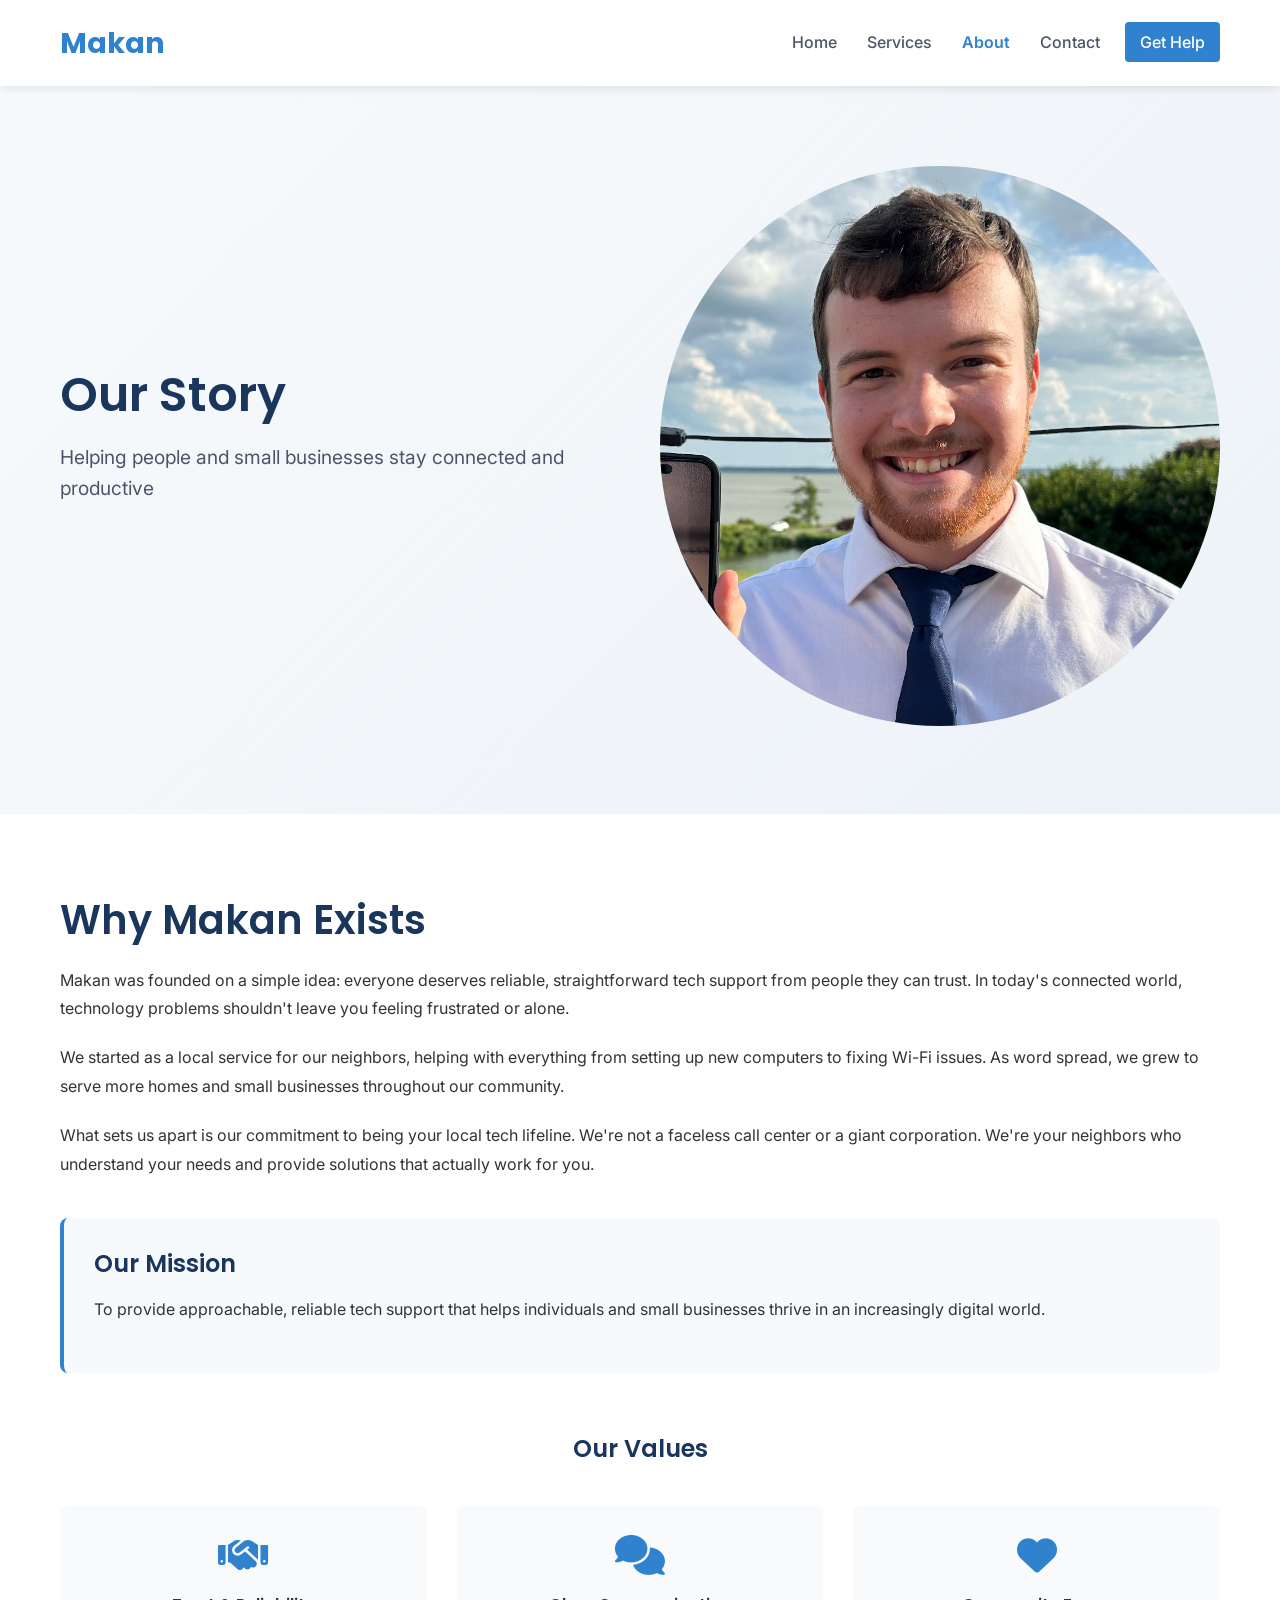
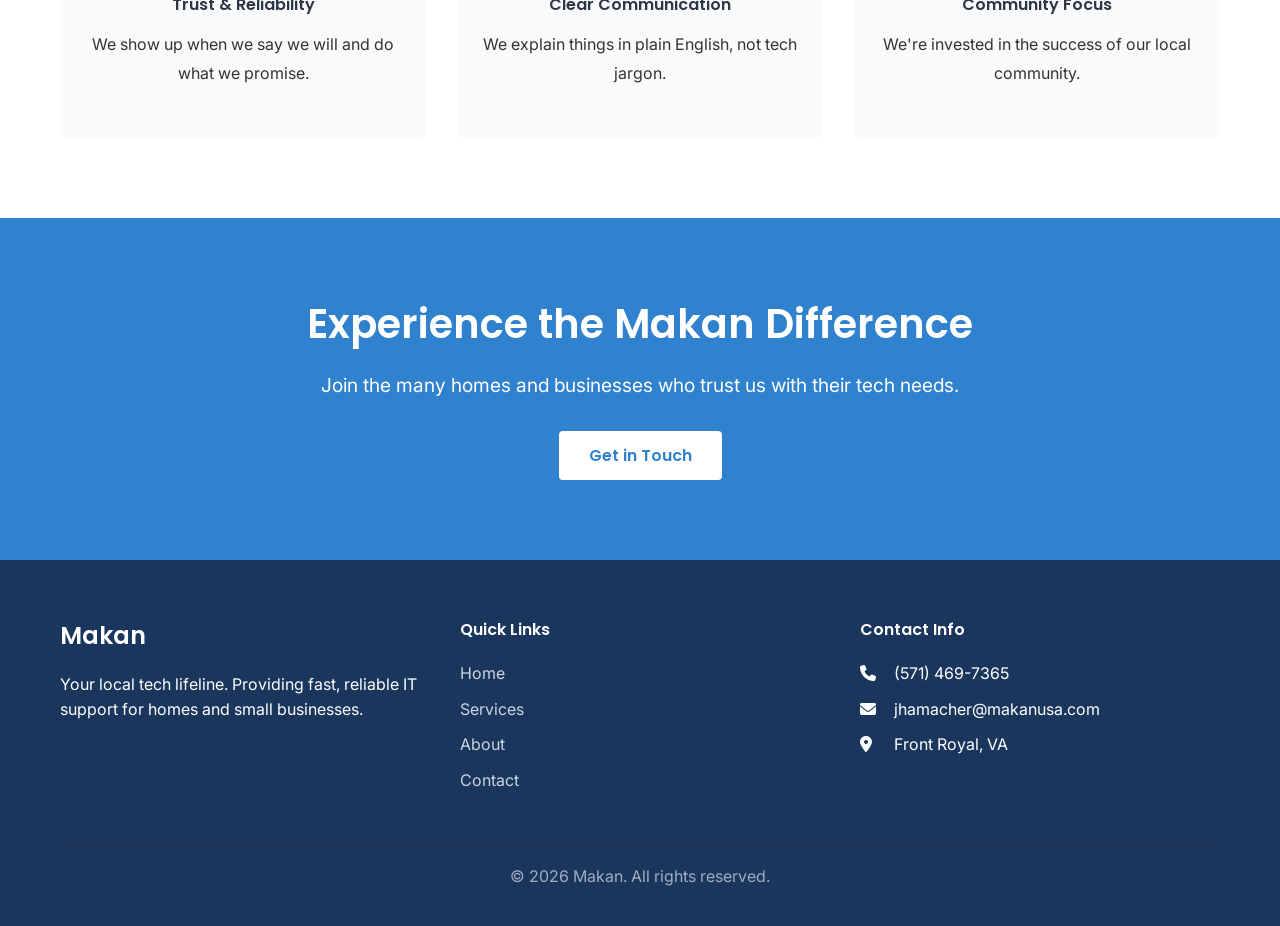
==== about.html @ d52ba1e4 "Update Site to Makan USA" ====
<!DOCTYPE html>
<html lang="en">
<head>
    <meta charset="UTF-8">
    <meta name="viewport" content="width=device-width, initial-scale=1.0">
    <title>About Us - Makan</title>
    <link rel="stylesheet" href="css/style.css">
    <link rel="preconnect" href="https://fonts.googleapis.com">
    <link rel="preconnect" href="https://fonts.gstatic.com" crossorigin>
    <link href="https://fonts.googleapis.com/css2?family=Inter:wght@300;400;500;600;700&family=Poppins:wght@400;500;600;700&display=swap" rel="stylesheet">
    <link rel="stylesheet" href="https://cdnjs.cloudflare.com/ajax/libs/font-awesome/6.4.0/css/all.min.css">
</head>
<body>
    <!-- Navigation -->
    <nav class="navbar">
        <div class="container">
            <a href="index.html" class="logo">Makan</a>
            <button class="menu-toggle" aria-label="Toggle navigation">
                <i class="fas fa-bars"></i>
            </button>
            <ul class="nav-menu">
                <li><a href="index.html" class="nav-link">Home</a></li>
                <li><a href="services.html" class="nav-link">Services</a></li>
                <li><a href="about.html" class="nav-link active">About</a></li>
                <li><a href="contact.html" class="nav-link">Contact</a></li>
                <li><a href="contact.html" class="nav-link cta-button">Get Help</a></li>
            </ul>
        </div>
    </nav>

    <!-- About Header -->
    <section class="hero">
        <div class="container">
            <div class="hero-content">
                <h1 class="hero-title">Our Story</h1>
                <p class="hero-subtitle">Helping people and small businesses stay connected and productive</p>
            </div>
            <div class="hero-image">
                <img class="image-placeholder" src="images/jake.jpeg" width="100%" style="border-radius: 50%;">
            </div>
        </div>
    </section>

    <!-- About Content -->
    <section class="about-content">
        <div class="container">
            <div class="about-story">
                <h2>Why Makan Exists</h2>
                <p>Makan was founded on a simple idea: everyone deserves reliable, straightforward tech support from people they can trust. In today's connected world, technology problems shouldn't leave you feeling frustrated or alone.</p>
                
                <p>We started as a local service for our neighbors, helping with everything from setting up new computers to fixing Wi-Fi issues. As word spread, we grew to serve more homes and small businesses throughout our community.</p>
                
                <p>What sets us apart is our commitment to being your local tech lifeline. We're not a faceless call center or a giant corporation. We're your neighbors who understand your needs and provide solutions that actually work for you.</p>
                
                <div class="mission-statement">
                    <h3>Our Mission</h3>
                    <p>To provide approachable, reliable tech support that helps individuals and small businesses thrive in an increasingly digital world.</p>
                </div>
                
                <div class="values">
                    <h3>Our Values</h3>
                    <div class="values-grid">
                        <div class="value-item">
                            <i class="fas fa-handshake"></i>
                            <h4>Trust & Reliability</h4>
                            <p>We show up when we say we will and do what we promise.</p>
                        </div>
                        <div class="value-item">
                            <i class="fas fa-comments"></i>
                            <h4>Clear Communication</h4>
                            <p>We explain things in plain English, not tech jargon.</p>
                        </div>
                        <div class="value-item">
                            <i class="fas fa-heart"></i>
                            <h4>Community Focus</h4>
                            <p>We're invested in the success of our local community.</p>
                        </div>
                    </div>
                </div>
            </div>
        </div>
    </section>

    <!-- CTA Section -->
    <section class="cta">
        <div class="container">
            <h2>Experience the Makan Difference</h2>
            <p>Join the many homes and businesses who trust us with their tech needs.</p>
            <a href="contact.html" class="btn btn-primary">Get in Touch</a>
        </div>
    </section>

    <!-- Footer -->
    <footer class="footer">
        <div class="container">
            <div class="footer-content">
                <div class="footer-col">
                    <h3>Makan</h3>
                    <p>Your local tech lifeline. Providing fast, reliable IT support for homes and small businesses.</p>
                </div>
                <div class="footer-col">
                    <h4>Quick Links</h4>
                    <ul>
                        <li><a href="index.html">Home</a></li>
                        <li><a href="services.html">Services</a></li>
                        <li><a href="about.html">About</a></li>
                        <li><a href="contact.html">Contact</a></li>
                    </ul>
                </div>
                <div class="footer-col">
                    <h4>Contact Info</h4>
                    <ul>
                        <li><i class="fas fa-phone"></i> (571) 469-7365</li>
                        <li><i class="fas fa-envelope"></i> jhamacher@makanusa.com</li>
                        <li><i class="fas fa-map-marker-alt"></i> Front Royal, VA</li>
                    </ul>
                </div>
            </div>
            <div class="footer-bottom">
                <p>&copy; 2026 Makan. All rights reserved.</p>
            </div>
        </div>
    </footer>

    <script src="js/script.js"></script>
</body>
</html>
---- css/style.css ----
/* Reset & Base Styles */
* {
    margin: 0;
    padding: 0;
    box-sizing: border-box;
}

body {
    font-family: 'Inter', sans-serif;
    line-height: 1.6;
    color: #333;
    background-color: #fff;
}

.container {
    width: 100%;
    max-width: 1200px;
    margin: 0 auto;
    padding: 0 20px;
}

/* Typography */
h1, h2, h3, h4 {
    font-family: 'Poppins', sans-serif;
    font-weight: 600;
    line-height: 1.3;
}

h1 {
    font-size: 3rem;
}

h2 {
    font-size: 2.5rem;
    margin-bottom: 1rem;
}

h3 {
    font-size: 1.5rem;
    margin-bottom: 0.5rem;
}

p {
    margin-bottom: 1rem;
}

.section-title {
    text-align: center;
    margin-bottom: 1rem;
    color: #1a365d;
}

.section-subtitle {
    text-align: center;
    color: #4a5568;
    margin-bottom: 3rem;
    font-size: 1.1rem;
}

.text-center {
    text-align: center;
}

/* Buttons */
.btn {
    display: inline-block;
    padding: 12px 30px;
    border-radius: 4px;
    text-decoration: none;
    font-weight: 600;
    font-size: 1rem;
    transition: all 0.3s ease;
    border: none;
    cursor: pointer;
    font-family: 'Poppins', sans-serif;
}

.btn-primary {
    background-color: #3182ce;
    color: white;
}

.btn-primary:hover {
    background-color: #2c5282;
    transform: translateY(-2px);
}

.btn-secondary {
    background-color: #e2e8f0;
    color: #2d3748;
}

.btn-secondary:hover {
    background-color: #cbd5e0;
    transform: translateY(-2px);
}

/* Navigation */
.navbar {
    background-color: white;
    box-shadow: 0 2px 10px rgba(0, 0, 0, 0.1);
    position: sticky;
    top: 0;
    z-index: 1000;
}

.navbar .container {
    display: flex;
    justify-content: space-between;
    align-items: center;
    padding: 20px;
}

.logo {
    font-family: 'Poppins', sans-serif;
    font-size: 1.8rem;
    font-weight: 700;
    color: #3182ce;
    text-decoration: none;
}

.nav-menu {
    display: flex;
    list-style: none;
    align-items: center;
}

.nav-link {
    text-decoration: none;
    color: #4a5568;
    padding: 10px 15px;
    font-weight: 500;
    transition: color 0.3s;
}

.nav-link:hover {
    color: #3182ce;
}

.nav-link.active {
    color: #3182ce;
    font-weight: 600;
}

.nav-link.cta-button {
    background-color: #3182ce;
    color: white;
    border-radius: 4px;
    margin-left: 10px;
}

.nav-link.cta-button:hover {
    background-color: #2c5282;
    color: white;
}

.menu-toggle {
    display: none;
    background: none;
    border: none;
    font-size: 1.5rem;
    color: #4a5568;
    cursor: pointer;
}

/* Hero Section */
.hero {
    padding: 80px 0;
    background: linear-gradient(135deg, #f7fafc 0%, #edf2f7 100%);
}

.hero .container {
    display: flex;
    align-items: center;
    justify-content: space-between;
    flex-wrap: wrap;
}

.hero-content {
    flex: 1;
    min-width: 300px;
    padding-right: 40px;
}

.hero-title {
    font-size: 3rem;
    color: #1a365d;
    margin-bottom: 1rem;
}

.hero-subtitle {
    font-size: 1.2rem;
    color: #4a5568;
    margin-bottom: 2rem;
}

.hero-image {
    flex: 1;
    min-width: 300px;
}

.image-placeholder {
    border-radius: 8px;
}

.image-placeholder.small {
    padding: 30px 10px;
    margin-top: 15px;
    font-size: 0.9rem;
}

/* Services Overview */
.services-overview {
    padding: 80px 0;
    background-color: white;
}

.services-grid {
    display: grid;
    grid-template-columns: repeat(auto-fill, minmax(300px, 1fr));
    gap: 30px;
    margin-bottom: 50px;
}

.service-card {
    background-color: #f8fafc;
    border-radius: 8px;
    padding: 30px;
    box-shadow: 0 4px 6px rgba(0, 0, 0, 0.05);
    transition: transform 0.3s, box-shadow 0.3s;
}

.service-card:hover {
    transform: translateY(-5px);
    box-shadow: 0 10px 15px rgba(0, 0, 0, 0.1);
}

.service-icon {
    font-size: 2.5rem;
    color: #3182ce;
    margin-bottom: 20px;
}

/* Trust Section */
.trust {
    padding: 80px 0;
    background-color: #f7fafc;
}

.trust-statement {
    text-align: center;
    font-size: 1.2rem;
    color: #4a5568;
    margin-bottom: 50px;
}

.trust-features {
    display: grid;
    grid-template-columns: repeat(auto-fit, minmax(250px, 1fr));
    gap: 30px;
    margin-bottom: 60px;
}

.trust-item {
    text-align: center;
    padding: 20px;
}

.trust-item i {
    font-size: 2.5rem;
    color: #3182ce;
    margin-bottom: 20px;
}

.testimonial {
    display: flex;
    align-items: center;
    background-color: white;
    border-radius: 8px;
    padding: 40px;
    box-shadow: 0 10px 25px rgba(0, 0, 0, 0.05);
    flex-wrap: wrap;
}

.testimonial-content {
    flex: 1;
    min-width: 300px;
    padding-right: 40px;
}

.testimonial-content i.fa-quote-left {
    font-size: 2rem;
    color: #3182ce;
    margin-bottom: 20px;
}

.testimonial-author {
    margin-top: 20px;
}

.testimonial-author strong {
    display: block;
    color: #1a365d;
}

.testimonial-author span {
    color: #718096;
    font-size: 0.9rem;
}

.testimonial-image {
    flex: 1;
    min-width: 300px;
}

/* CTA Section */
.cta {
    padding: 80px 0;
    background-color: #3182ce;
    color: white;
    text-align: center;
}

.cta h2 {
    font-size: 2.5rem;
    margin-bottom: 20px;
    color: white;
}

.cta p {
    font-size: 1.2rem;
    margin-bottom: 30px;
    max-width: 700px;
    margin-left: auto;
    margin-right: auto;
}

.cta .btn-primary {
    background-color: white;
    color: #3182ce;
}

.cta .btn-primary:hover {
    background-color: #f7fafc;
    color: #2c5282;
}

/* Footer */
.footer {
    background-color: #1a365d;
    color: white;
    padding: 60px 0 20px;
}

.footer-content {
    display: grid;
    grid-template-columns: repeat(auto-fit, minmax(250px, 1fr));
    gap: 40px;
    margin-bottom: 40px;
}

.footer-col h3, .footer-col h4 {
    color: white;
    margin-bottom: 20px;
}

.footer-col ul {
    list-style: none;
}

.footer-col ul li {
    margin-bottom: 10px;
}

.footer-col a {
    color: #cbd5e0;
    text-decoration: none;
    transition: color 0.3s;
}

.footer-col a:hover {
    color: white;
}

.footer-col i {
    margin-right: 10px;
    width: 20px;
}

.footer-bottom {
    text-align: center;
    padding-top: 20px;
    border-top: 1px solid #2d3748;
    color: #a0aec0;
}

/* Additional styles for services, about, and contact pages */

/* Services Detail */
.services-detail {
    padding: 80px 0;
}

.service-detail-card {
    display: flex;
    align-items: center;
    margin-bottom: 80px;
    flex-wrap: wrap;
}

.service-detail-card.reverse {
    flex-direction: row-reverse;
}

.service-detail-content {
    flex: 1;
    min-width: 300px;
    padding-right: 40px;
}

.service-detail-card.reverse .service-detail-content {
    padding-right: 0;
    padding-left: 40px;
}

.service-detail-image {
    flex: 1;
    min-width: 300px;
}

.service-detail-content h2 {
    color: #1a365d;
    margin-bottom: 20px;
}

.service-detail-content h3 {
    color: #2d3748;
    margin-top: 20px;
    margin-bottom: 15px;
}

.service-detail-content ul {
    list-style-position: inside;
    margin-bottom: 20px;
}

.service-detail-content li {
    margin-bottom: 8px;
    color: #4a5568;
}

/* About Page */
.about-content {
    padding: 80px 0;
}

.about-story h2 {
    color: #1a365d;
    margin-bottom: 20px;
}

.about-story p {
    margin-bottom: 20px;
    line-height: 1.8;
}

.mission-statement {
    background-color: #f7fafc;
    padding: 30px;
    border-radius: 8px;
    margin: 40px 0;
    border-left: 4px solid #3182ce;
}

.mission-statement h3 {
    color: #1a365d;
    margin-bottom: 15px;
}

.values {
    margin-top: 60px;
}

.values h3 {
    text-align: center;
    margin-bottom: 40px;
    color: #1a365d;
}

.values-grid {
    display: grid;
    grid-template-columns: repeat(auto-fit, minmax(250px, 1fr));
    gap: 30px;
}

.value-item {
    text-align: center;
    padding: 30px 20px;
    background-color: #f8fafc;
    border-radius: 8px;
    transition: transform 0.3s;
}

.value-item:hover {
    transform: translateY(-5px);
}

.value-item i {
    font-size: 2.5rem;
    color: #3182ce;
    margin-bottom: 20px;
}

.value-item h4 {
    color: #2d3748;
    margin-bottom: 15px;
}

/* Contact Page */
.contact-main {
    padding: 80px 0;
}

.contact-wrapper {
    display: grid;
    grid-template-columns: repeat(auto-fit, minmax(300px, 1fr));
    gap: 60px;
}

.contact-form-container h2,
.contact-info-container h2 {
    color: #1a365d;
    margin-bottom: 15px;
}

.contact-form-container p,
.contact-info-container p {
    margin-bottom: 30px;
    color: #4a5568;
}

.form-group {
    margin-bottom: 25px;
}

.form-group label {
    display: block;
    margin-bottom: 8px;
    font-weight: 500;
    color: #2d3748;
}

.form-group input,
.form-group select,
.form-group textarea {
    width: 100%;
    padding: 12px 15px;
    border: 1px solid #cbd5e0;
    border-radius: 4px;
    font-family: 'Inter', sans-serif;
    font-size: 1rem;
    transition: border-color 0.3s;
}

.form-group input:focus,
.form-group select:focus,
.form-group textarea:focus {
    outline: none;
    border-color: #3182ce;
}

.contact-methods {
    margin-bottom: 40px;
}

.contact-method {
    margin-bottom: 30px;
    padding-bottom: 30px;
    border-bottom: 1px solid #e2e8f0;
}

.contact-method:last-child {
    border-bottom: none;
}

.contact-method i {
    font-size: 2rem;
    color: #3182ce;
    margin-bottom: 15px;
}

.contact-method h3 {
    color: #2d3748;
    margin-bottom: 10px;
}

.map-placeholder {
    margin-top: 40px;
}

.map-placeholder h3 {
    color: #1a365d;
    margin-bottom: 20px;
}

.contact-info {
    margin-top: 20px;
}

.contact-info p {
    margin-bottom: 10px;
    display: flex;
    align-items: center;
}

.contact-info i {
    margin-right: 10px;
    color: #3182ce;
}

/* Responsive Design */
@media (max-width: 768px) {
    h1 {
        font-size: 2.5rem;
    }
    
    h2 {
        font-size: 2rem;
    }
    
    .menu-toggle {
        display: block;
    }
    
    .nav-menu {
        position: fixed;
        left: -100%;
        top: 70px;
        flex-direction: column;
        background-color: white;
        width: 100%;
        text-align: center;
        transition: 0.3s;
        box-shadow: 0 10px 27px rgba(0, 0, 0, 0.05);
        padding: 20px 0;
    }
    
    .nav-menu.active {
        left: 0;
    }
    
    .nav-link {
        padding: 15px;
        display: block;
    }
    
    .hero .container {
        flex-direction: column;
    }
    
    .hero-content {
        padding-right: 0;
        margin-bottom: 40px;
        text-align: center;
    }
    
    .testimonial {
        flex-direction: column;
    }
    
    .testimonial-content {
        padding-right: 0;
        margin-bottom: 30px;
    }
    
    .service-detail-content,
    .service-detail-card.reverse .service-detail-content {
        padding-right: 0;
        padding-left: 0;
        margin-bottom: 30px;
    }
    
    .contact-wrapper {
        gap: 40px;
    }
}
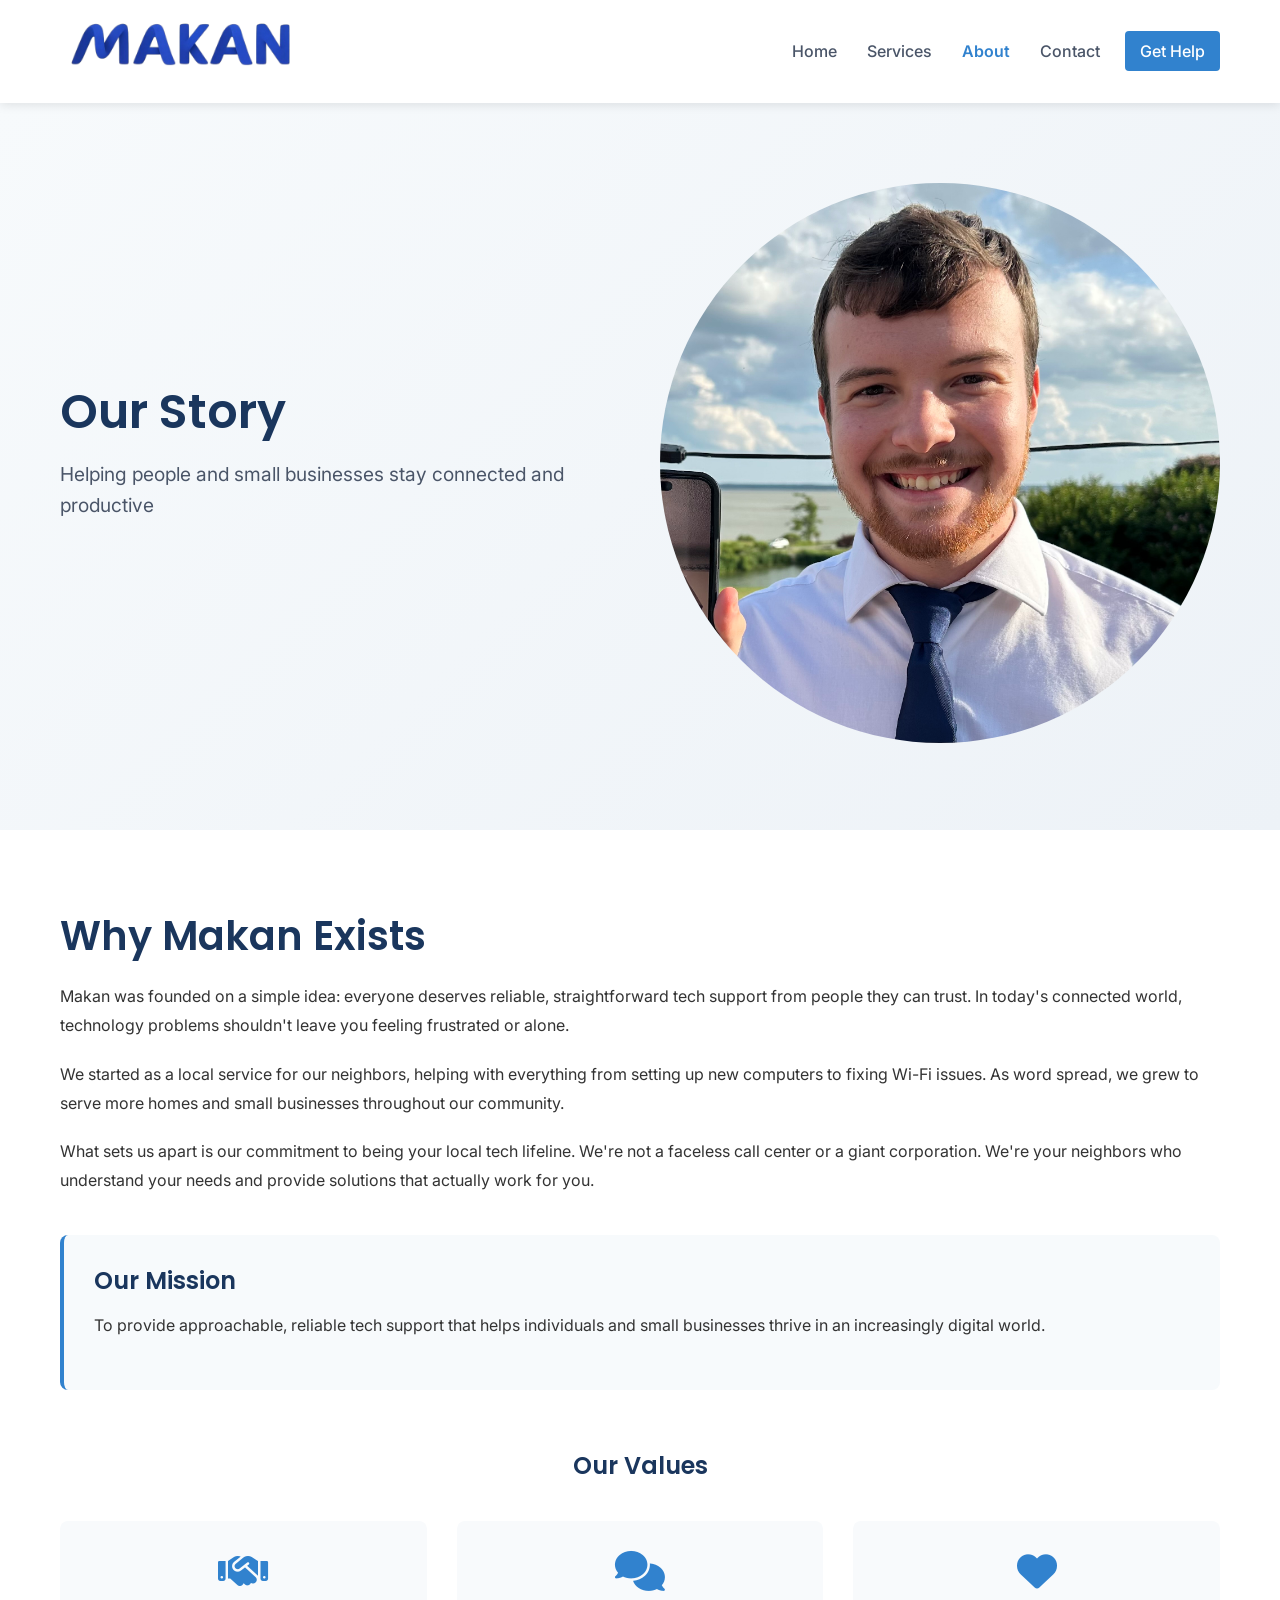
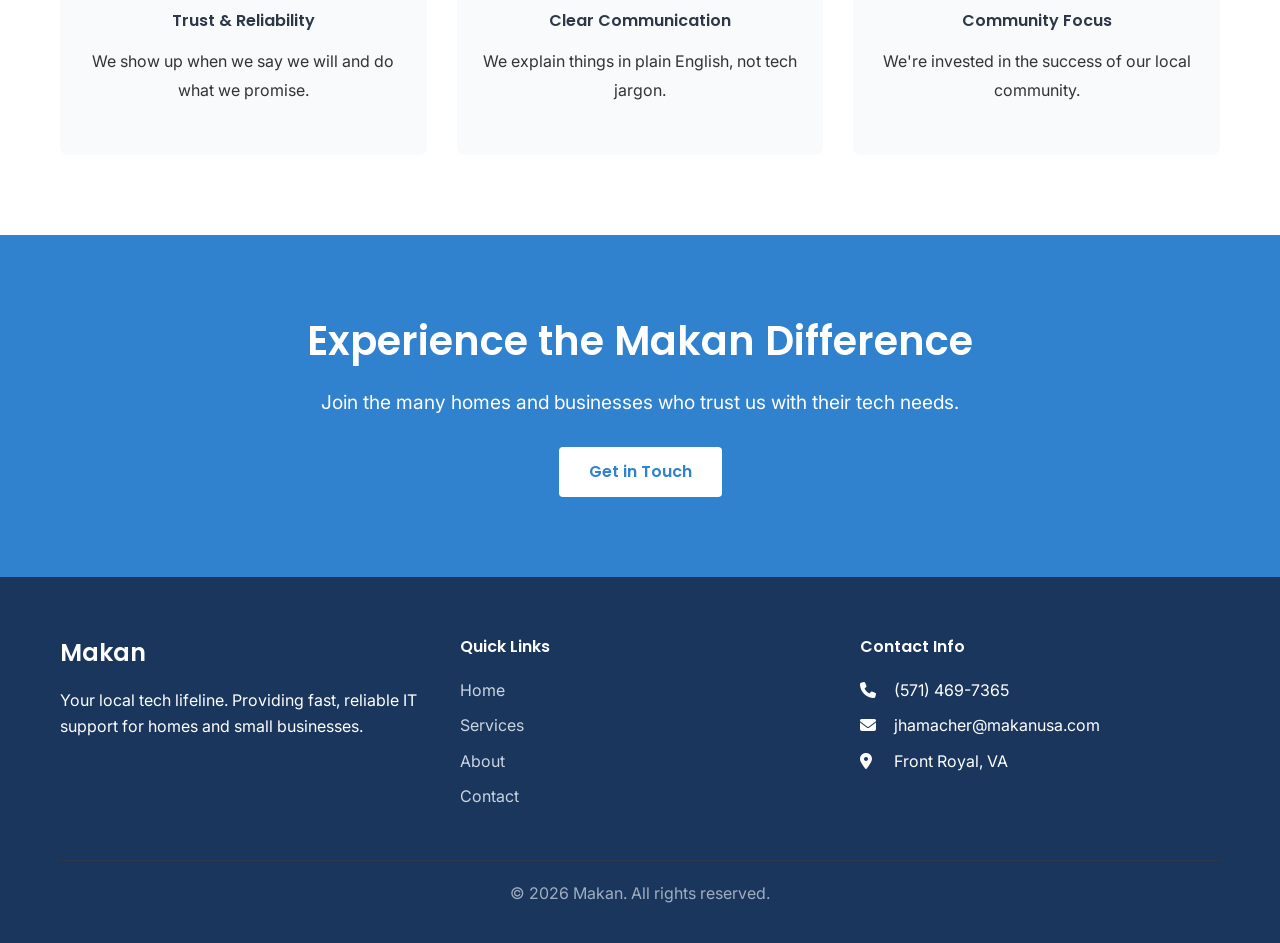
==== commit c14015bc: "Add files via upload" ====
--- a/about.html
+++ b/about.html
@@ -14,7 +14,7 @@
     <!-- Navigation -->
     <nav class="navbar">
         <div class="container">
-            <a href="index.html" class="logo">Makan</a>
+            <a href="index.html" class="logo"><img src="images/logo.png" alt="Makan" width="40%"></a>
             <button class="menu-toggle" aria-label="Toggle navigation">
                 <i class="fas fa-bars"></i>
             </button>
